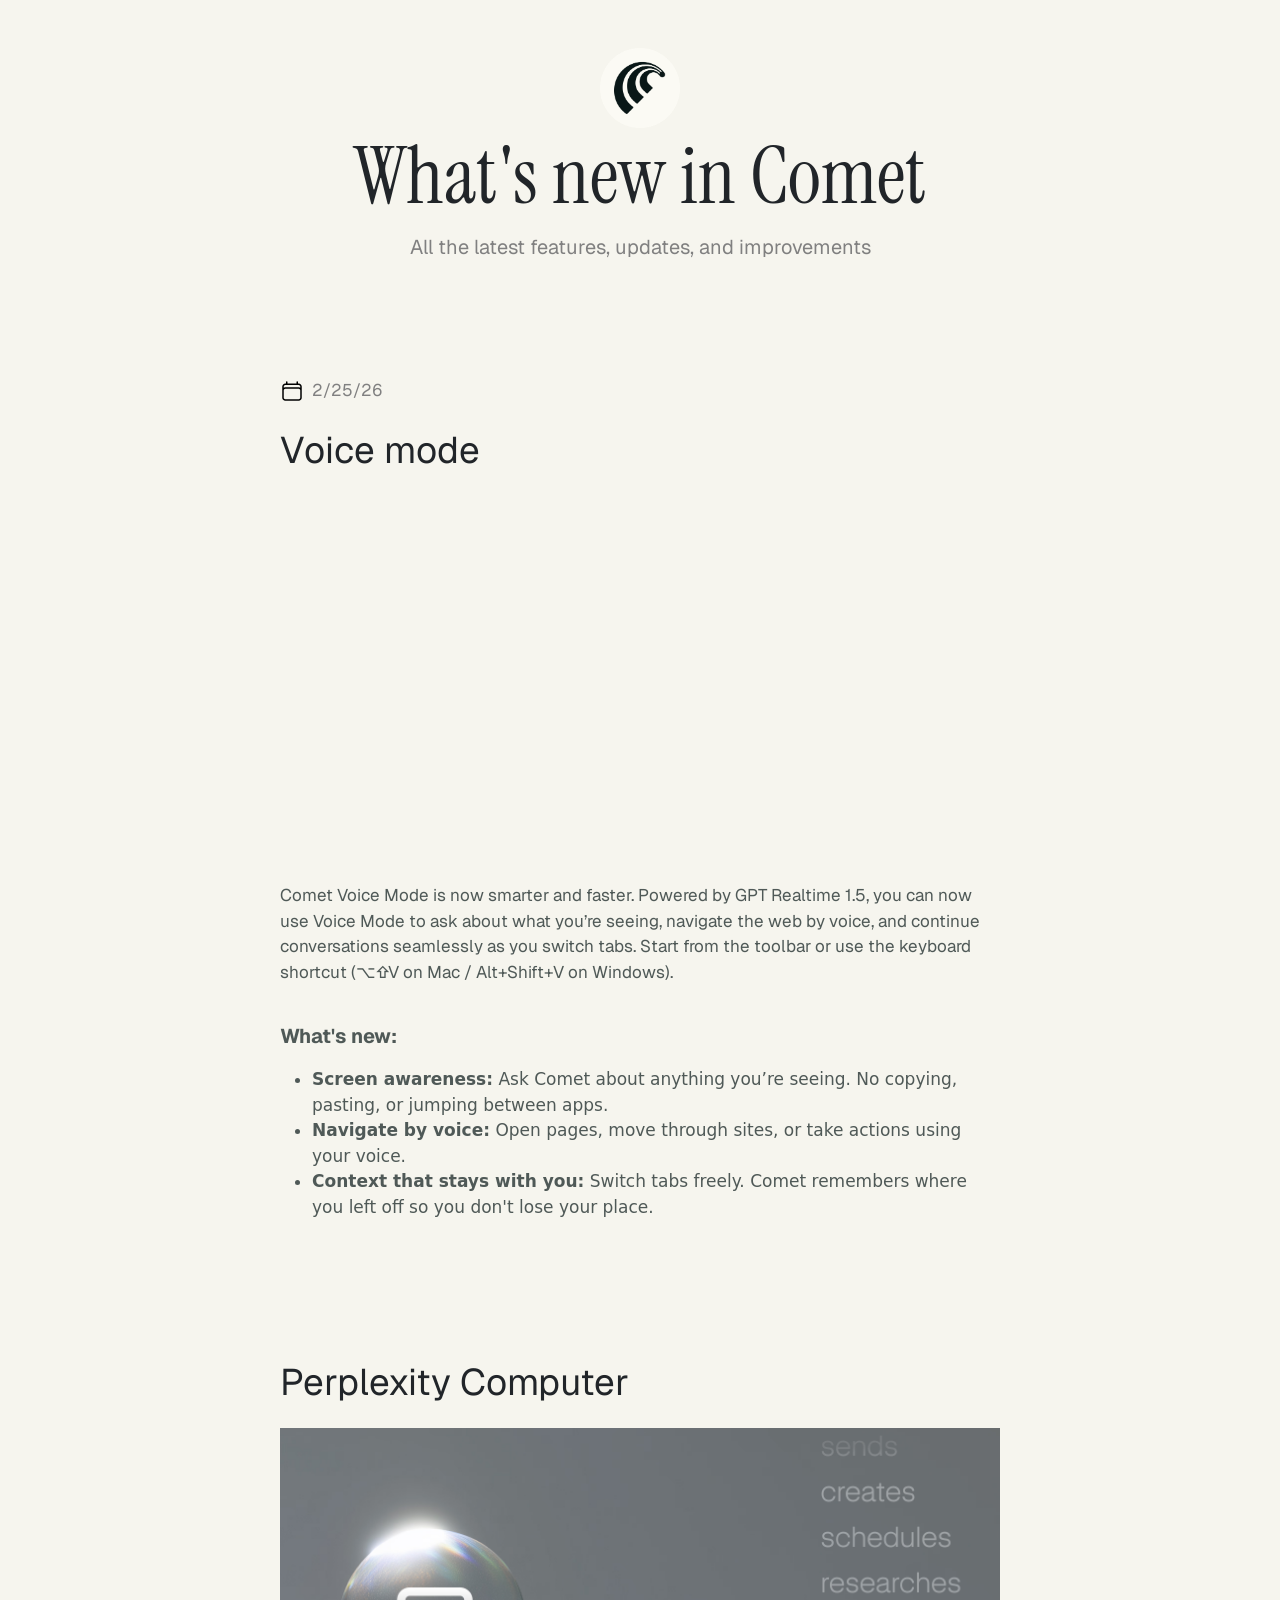
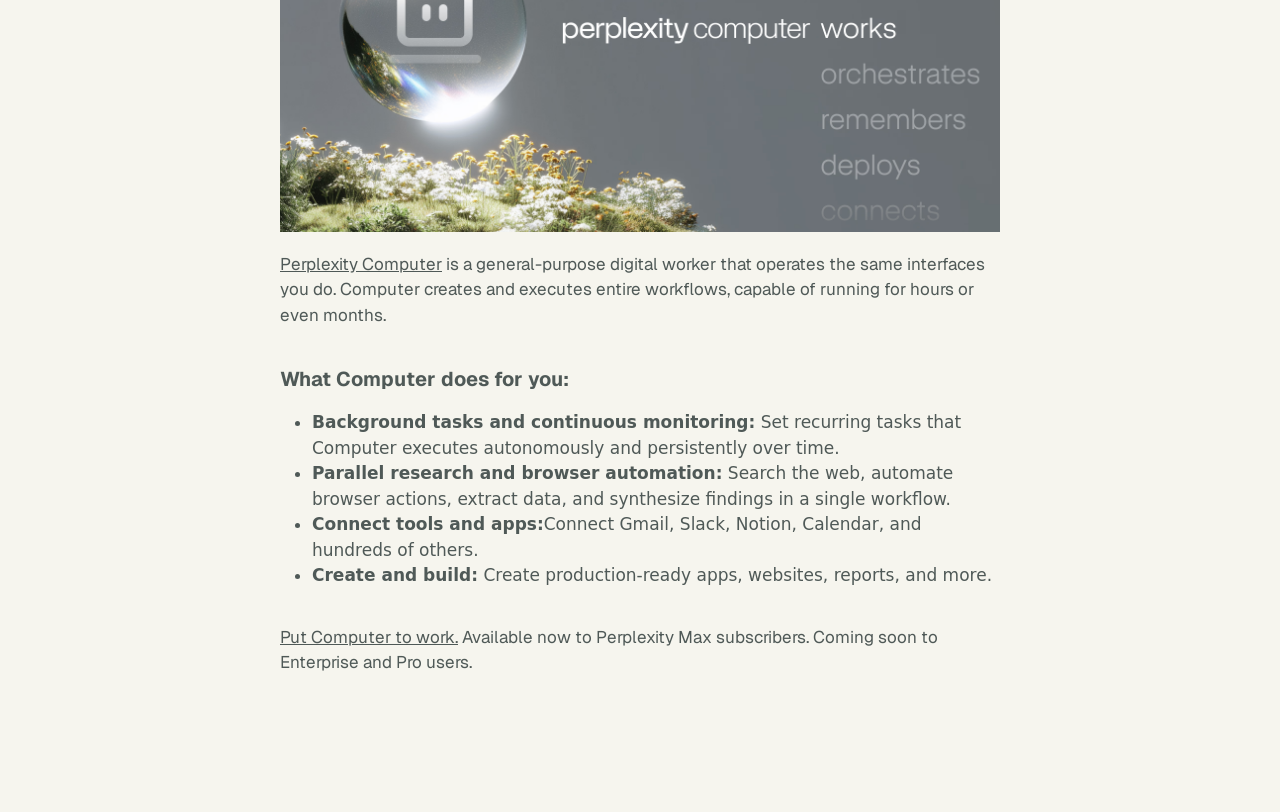
==== perplexityChangelog/perplexityChangelog.html @ 29c5e18a "Add perplexityChangelog folder and resources" ====
<!DOCTYPE html>
<html lang="en">

<head>
    <meta charset="UTF-8">
    <meta name="viewport" content="width=device-width, initial-scale=1.0">
    <link href="https://cdn.jsdelivr.net/npm/bootstrap@5.3.8/dist/css/bootstrap.min.css" rel="stylesheet"
        integrity="sha384-sRIl4kxILFvY47J16cr9ZwB07vP4J8+LH7qKQnuqkuIAvNWLzeN8tE5YBujZqJLB" crossorigin="anonymous">

    <link rel="preconnect" href="https://fonts.googleapis.com">
    <link rel="preconnect" href="https://fonts.gstatic.com" crossorigin>
    <link
        href="https://fonts.googleapis.com/css2?family=Geist:wght@100..900&family=Instrument+Serif:ital@0;1&display=swap"
        rel="stylesheet">

    <link rel="icon" type="image/x-icon" href="assets/p_logo.png" width="24px"> <!--Favicon-->
    <title>What's New in Comet</title>

    <style>
        body {
            background-color: #f6f5ee;
        }

        * {
            padding: 0px;
        }

        .display-1 {
            font-family: "Instrument Serif", serif;
        }

        .display-5 {
            font-family: "Geist", sans-serif;
            font-weight: 400;
            font-size: 37px;
        }

        p {
            font-family: "Geist", sans-serif;
            font-size: 20px;
            color: grey;
        }

        .desc {
            font-size: 17px;
            color: #091717b3;
            font-weight: 400;
            padding: 20px 0;
        }

        strong,
        ul li {
            color: #091717b3;
            font-size: 17px;
        }


        strong {
            font-weight: 700;
        }

        a {
            color: #091717b3;
        }
    </style>

</head>

<body>
    <div class="container my-5">
        <div class="row"> <!--Header-->
            <div class="col-md-8 mx-auto">
                <img src="assets/p_logo.png" alt="logo" width="80px" class="d-block mx-auto">
                <h1 class="text-center display-1">What's new in Comet</h1>
                <p class="text-center">All the latest features, updates, and improvements</p>
            </div>
        </div>

        <!--Update 1-->
        <div class="row" style="margin: 100px 0px;">
            <div class="col-md-8 mx-auto">
                <div class="dateWrapper d-flex align-items-center">
                    <img src="assets/cal_icon.svg" alt="calendar icon">
                    <p class="p-0 px-2 m-0" style="font-size: 17px;">2/25/26 </p>
                </div>

                <h4 class="mt-4 mb-4 display-5">Voice mode</h4>
                <div class="embed-responsive embed-responsive-16by9">
                    <video autoplay loop muted playsinline class="embed-responsive-item"
                        src="https://res.cloudinary.com/dvtolw0ho/video/upload/v1773571634/video_tfpvkf.mp4"
                        allowfullscreen width="100%"></video>
                </div>

                <p class="desc">Comet Voice Mode is now smarter and faster. Powered by GPT Realtime 1.5, you can now use
                    Voice Mode
                    to ask about what you’re seeing, navigate the web by voice, and continue conversations seamlessly as
                    you switch tabs. Start from the toolbar or use the keyboard shortcut (⌥⇧V on Mac / Alt+Shift+V on
                    Windows).</p>

                <p style="font-size: 17; font-weight: 700; color: #091717b3;">What's new:</p>

                <ul>
                    <li><strong>Screen awareness:</strong> Ask Comet about anything you’re seeing. No copying, pasting,
                        or jumping
                        between
                        apps.</li>
                    <li><strong>Navigate by voice:</strong> Open pages, move through sites, or take actions using your
                        voice.</li>

                    <li><strong>Context that stays with you:</strong> Switch tabs freely. Comet remembers where you left
                        off so you don't
                        lose your place.</li>
                </ul>
            </div>
        </div>

        <!--Update 2-->
        <div class="row" style="margin: 100px 0px;">
            <div class="col-md-8 mx-auto">
                <h4 class="mt-4 mb-4 display-5">Perplexity Computer</h4>
                <img src="assets/pc.avif" alt="perplexity computer image" width="100%">

                <p class="desc"><a href="https://www.perplexity.ai/computer">Perplexity Computer</a> is a
                    general-purpose digital worker that operates the same interfaces you do. Computer creates and
                    executes entire workflows, capable of running for hours
                    or even months. </p>

                <p style="font-size: 17; font-weight: 700; color: #091717b3;">What Computer does for you: </p>

                <ul>
                    <li><strong>Background tasks and continuous monitoring:</strong> Set recurring tasks that Computer
                        executes autonomously and persistently over time.</li>
                    <li><strong>Parallel research and browser automation:</strong> Search the web, automate browser
                        actions, extract data, and synthesize findings in a single workflow.</li>
                    <li><strong>Connect tools and apps:</strong>Connect Gmail, Slack, Notion, Calendar, and hundreds of
                        others.</li>
                    <li><strong>Create and build:</strong> Create production-ready apps, websites, reports, and more.
                    </li>
                </ul>

                <p class="desc"><a href="https://www.perplexity.ai/computer">Put Computer to work.</a> Available now to
                    Perplexity Max subscribers. Coming soon to Enterprise and Pro users.</p>
            </div>
        </div>
    </div>


    <script src="https://cdn.jsdelivr.net/npm/bootstrap@5.3.8/dist/js/bootstrap.bundle.min.js"
        integrity="sha384-FKyoEForCGlyvwx9Hj09JcYn3nv7wiPVlz7YYwJrWVcXK/BmnVDxM+D2scQbITxI"
        crossorigin="anonymous"></script>
</body>

</html>
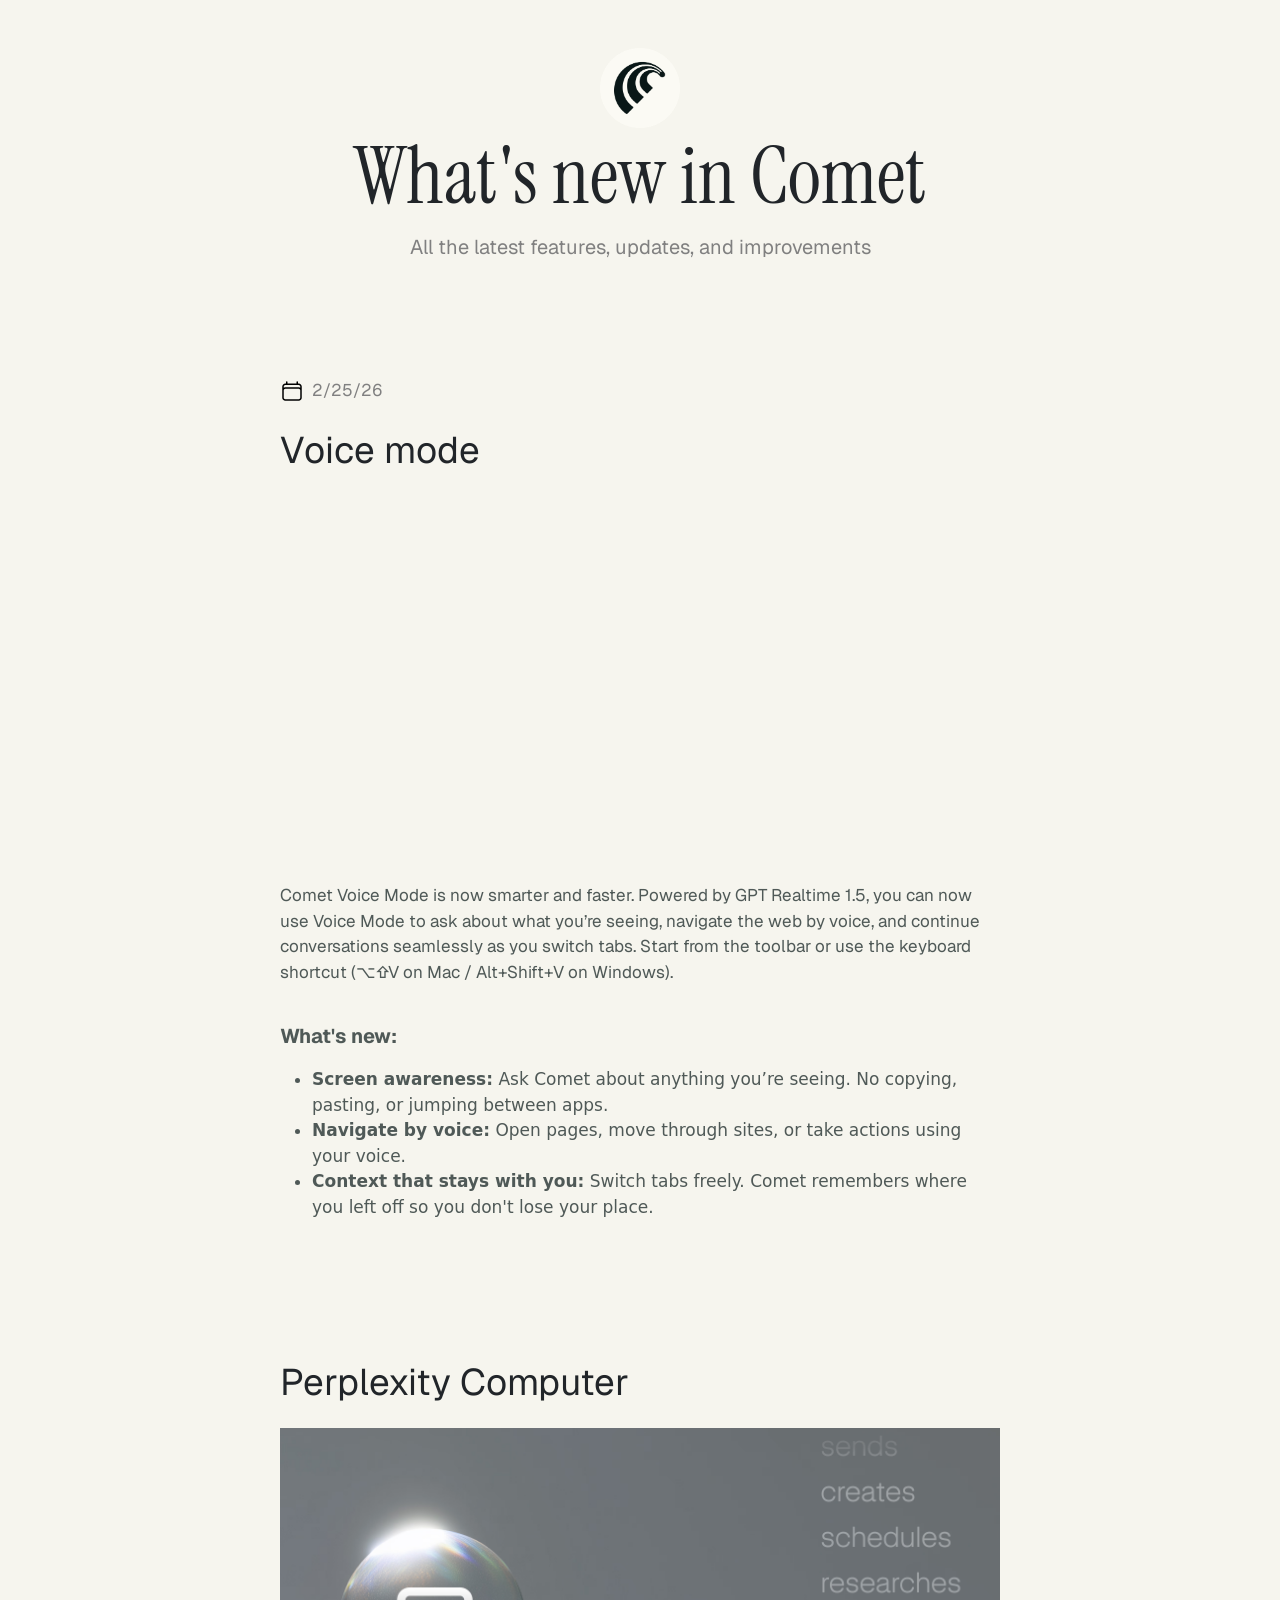
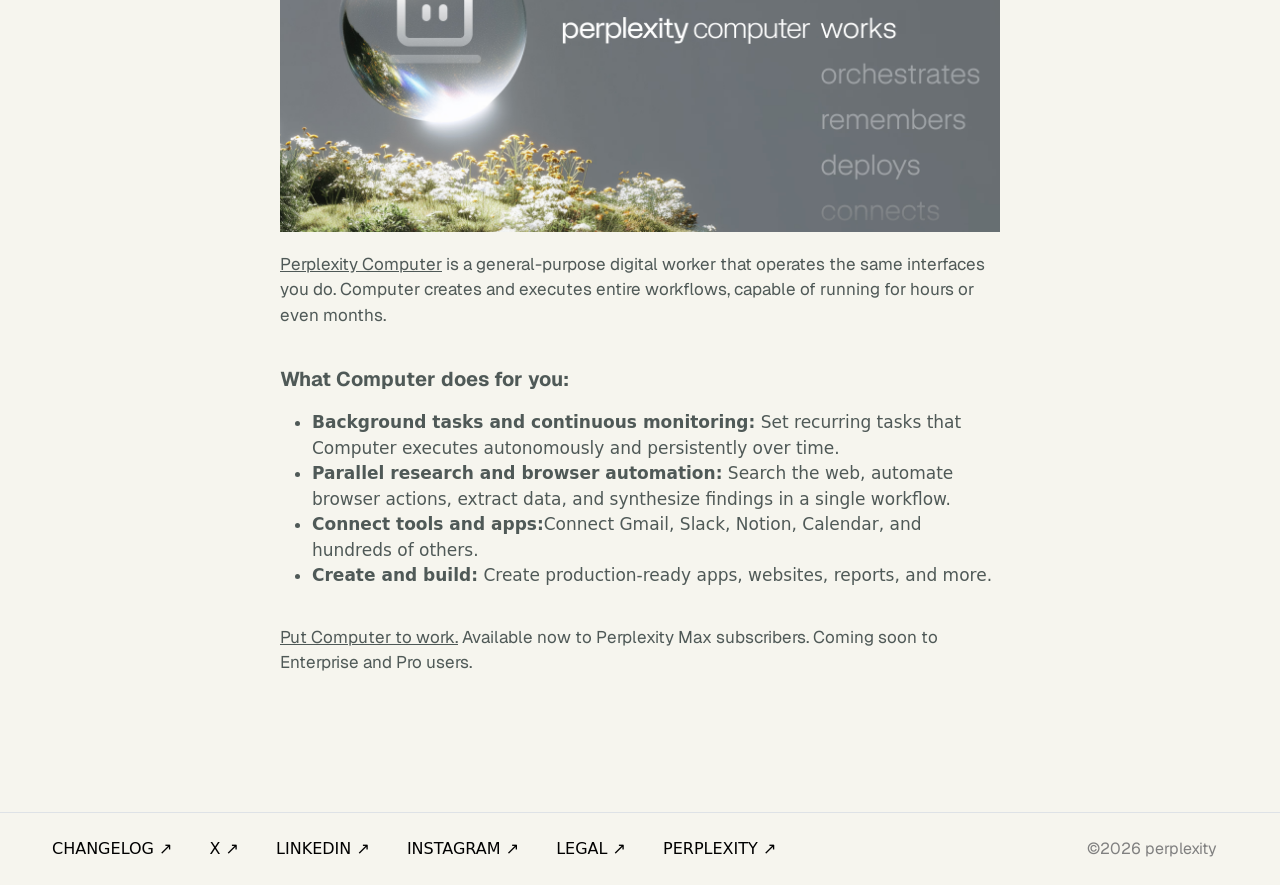
==== commit e5dd8438: "Footer Added" ====
--- a/perplexityChangelog/perplexityChangelog.html
+++ b/perplexityChangelog/perplexityChangelog.html
@@ -60,6 +60,16 @@
         }
 
         a {
+            color: #091717b3;
+        }
+
+        .footer {
+            color: #000000;
+            padding: 0px 16px;
+            text-decoration: none;
+        }
+
+        .footer:hover {
             color: #091717b3;
         }
     </style>
@@ -144,6 +154,24 @@
         </div>
     </div>
 
+    <!--Footer-->
+    <div class="row">
+        <div class="col-md-10 py-4 border-top px-5">
+            <a target="_blank" href="https://www.perplexity.ai/comet/whats-new" class="footer pb-0 mb-0">CHANGELOG ↗</a>
+            <a target="_blank" href="https://x.com/perplexity_ai" class="footer pb-0 mb-0">X ↗</a>
+            <a target="_blank" href="https://www.linkedin.com/company/perplexity-ai/posts/?feedView=all"
+                class="footer pb-0 mb-0">LINKEDIN ↗</a>
+            <a target="_blank" href="https://www.instagram.com/perplexity" class="footer pb-0 mb-0">INSTAGRAM ↗</a>
+            <a target="_blank" href="hhttps://www.perplexity.ai/hub/legal/terms-of-service"
+                class="footer pb-0 mb-0">LEGAL ↗</a>
+            <a target="_blank" href="https://www.perplexity.ai/" class="footer pb-0 mb-0">PERPLEXITY ↗</a>
+        </div>
+
+        <div class="col-md-2 py-4 border-top">
+            <p class="pb-0 mb-0" style="font-size: 16px;">©2026 perplexity</p>
+        </div>
+    </div>
+
 
     <script src="https://cdn.jsdelivr.net/npm/bootstrap@5.3.8/dist/js/bootstrap.bundle.min.js"
         integrity="sha384-FKyoEForCGlyvwx9Hj09JcYn3nv7wiPVlz7YYwJrWVcXK/BmnVDxM+D2scQbITxI"
